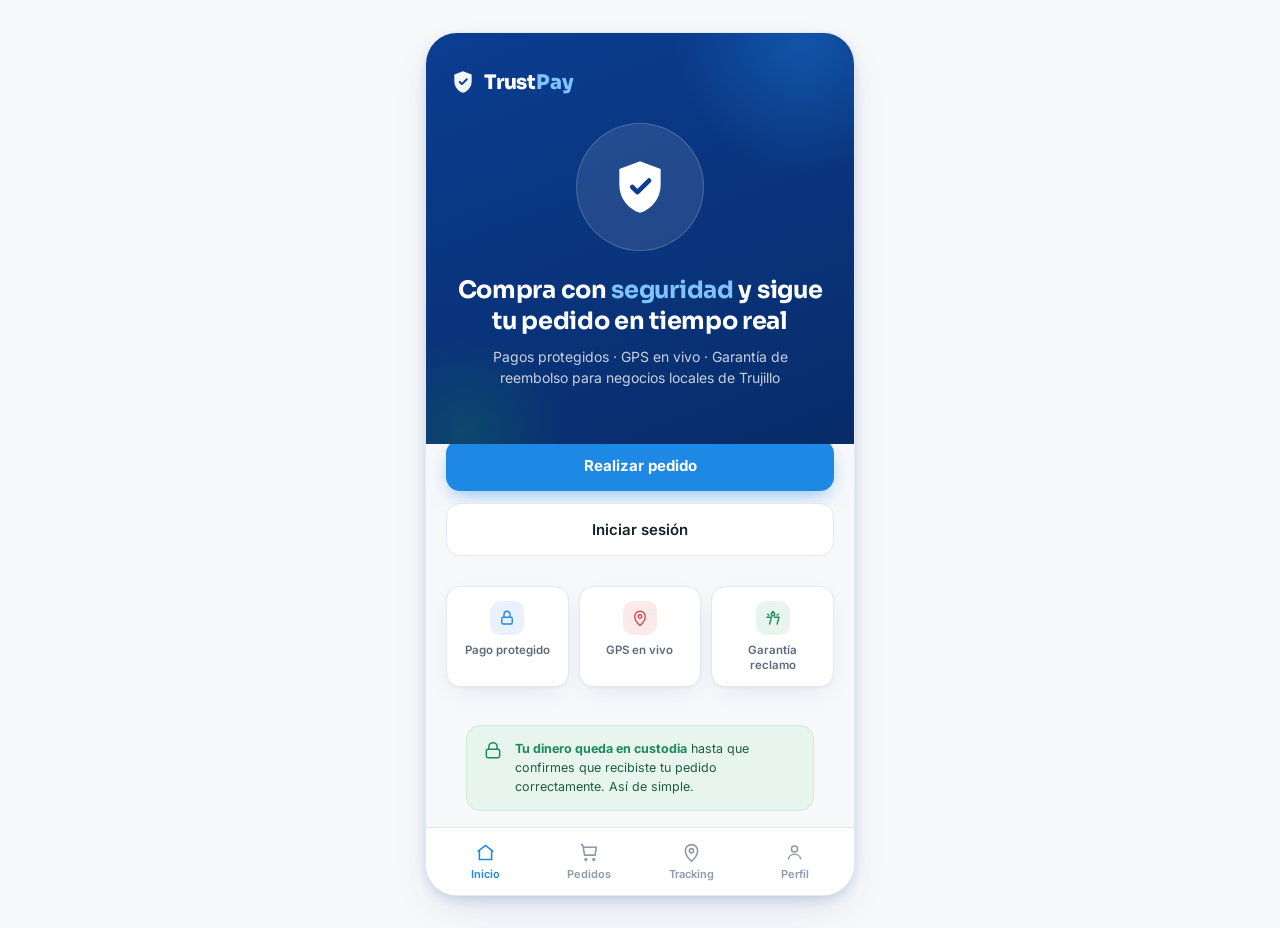
==== index.html @ c999f5c7 "Construimos la pantalla de inicio" ====
<!DOCTYPE html>
<html lang="es">
<head>
<meta charset="UTF-8">
<meta name="viewport" content="width=device-width, initial-scale=1.0">
<title>TrustPay — Compra protegida en Trujillo</title>

<!-- Tipografías -->
<link rel="preconnect" href="https://fonts.googleapis.com">
<link href="https://fonts.googleapis.com/css2?family=Sora:wght@400;600;700;800&family=Inter:wght@400;500;600;700&display=swap" rel="stylesheet">

<!-- CSS: variables primero, base después, y al final el específico de esta pantalla -->
<link rel="stylesheet" href="css/variables.css">
<link rel="stylesheet" href="css/base.css">
<link rel="stylesheet" href="css/inicio.css">
</head>
<body>

<div id="app">

  <section class="screen activa" id="screen-inicio">

    <div class="hero-inicio">
      <div class="marca">
        <svg class="marca-icono" viewBox="0 0 24 24" fill="none" xmlns="http://www.w3.org/2000/svg">
          <path d="M12 2L4 5V11C4 16.5 7.5 20.5 12 22C16.5 20.5 20 16.5 20 11V5L12 2Z" fill="white" fill-opacity="0.95"/>
          <path d="M9 12L11 14L15.5 9.5" stroke="#0B3D91" stroke-width="1.8" stroke-linecap="round" stroke-linejoin="round"/>
        </svg>
        <span class="marca-nombre">Trust<span>Pay</span></span>
      </div>

      <div class="escudo-wrap">
        <div class="escudo-glow">
          <svg viewBox="0 0 24 24" fill="none" xmlns="http://www.w3.org/2000/svg">
            <path d="M12 2L4 5V11C4 16.5 7.5 20.5 12 22C16.5 20.5 20 16.5 20 11V5L12 2Z" fill="white"/>
            <path d="M9 12L11 14L15.5 9.5" stroke="#0B3D91" stroke-width="1.8" stroke-linecap="round" stroke-linejoin="round"/>
          </svg>
        </div>
      </div>

      <h2 class="hero-titulo">Compra con <em>seguridad</em> y sigue tu pedido en tiempo real</h2>
      <p class="hero-sub">Pagos protegidos · GPS en vivo · Garantía de reembolso para negocios locales de Trujillo</p>
    </div>

    <div class="cuerpo-inicio">
      <button class="btn-primario" id="btn-realizar-pedido">Realizar pedido</button>
      <button class="btn-secundario" id="btn-iniciar-sesion">Iniciar sesión</button>

      <div class="garantias">
        <div class="garantia-item">
          <div class="garantia-icono azul">
            <svg viewBox="0 0 24 24" fill="none" xmlns="http://www.w3.org/2000/svg"><rect x="5" y="11" width="14" height="9" rx="2" stroke="#1E88E5" stroke-width="1.8"/><path d="M8 11V7a4 4 0 118 0v4" stroke="#1E88E5" stroke-width="1.8" stroke-linecap="round"/></svg>
          </div>
          <span class="garantia-label">Pago protegido</span>
        </div>
        <div class="garantia-item">
          <div class="garantia-icono rojo">
            <svg viewBox="0 0 24 24" fill="none" xmlns="http://www.w3.org/2000/svg"><path d="M12 22s7-6.1 7-12a7 7 0 10-14 0c0 5.9 7 12 7 12z" stroke="#D64545" stroke-width="1.8"/><circle cx="12" cy="10" r="2.4" stroke="#D64545" stroke-width="1.8"/></svg>
          </div>
          <span class="garantia-label">GPS en vivo</span>
        </div>
        <div class="garantia-item">
          <div class="garantia-icono verde">
            <svg viewBox="0 0 24 24" fill="none" xmlns="http://www.w3.org/2000/svg"><path d="M12 3v2M5 7l1.5 1.2M19 7l-1.5 1.2" stroke="#1B8A5A" stroke-width="1.8" stroke-linecap="round"/><path d="M4 11h6l-2.5 9M14 11h6l-2.5 9" stroke="#1B8A5A" stroke-width="1.8" stroke-linecap="round" stroke-linejoin="round"/><circle cx="12" cy="7" r="2.3" stroke="#1B8A5A" stroke-width="1.8"/></svg>
          </div>
          <span class="garantia-label">Garantía<br>reclamo</span>
        </div>
      </div>

      <div class="franja-confianza">
        <svg viewBox="0 0 24 24" fill="none" xmlns="http://www.w3.org/2000/svg"><rect x="4" y="10" width="16" height="10" rx="2" stroke="currentColor" stroke-width="1.8"/><path d="M7 10V7a5 5 0 0110 0v3" stroke="currentColor" stroke-width="1.8" stroke-linecap="round"/></svg>
        <p><strong>Tu dinero queda en custodia</strong> hasta que confirmes que recibiste tu pedido correctamente. Así de simple.</p>
      </div>
    </div>

    <nav class="bottom-nav">
      <button class="nav-item activo" data-nav="inicio">
        <svg viewBox="0 0 24 24" fill="none" stroke="currentColor" stroke-width="1.8"><path d="M3 11l9-7 9 7"/><path d="M5 10v10h14V10"/></svg>
        <span>Inicio</span>
      </button>
      <button class="nav-item" data-nav="pedidos">
        <svg viewBox="0 0 24 24" fill="none" stroke="currentColor" stroke-width="1.8"><path d="M6 6h15l-1.5 9h-12z"/><circle cx="9" cy="20" r="1"/><circle cx="18" cy="20" r="1"/><path d="M3 3h2l1 3"/></svg>
        <span>Pedidos</span>
      </button>
      <button class="nav-item" data-nav="tracking">
        <svg viewBox="0 0 24 24" fill="none" stroke="currentColor" stroke-width="1.8"><path d="M12 22s7-6.1 7-12a7 7 0 10-14 0c0 5.9 7 12 7 12z"/><circle cx="12" cy="10" r="2.4"/></svg>
        <span>Tracking</span>
      </button>
      <button class="nav-item" data-nav="perfil">
        <svg viewBox="0 0 24 24" fill="none" stroke="currentColor" stroke-width="1.8"><circle cx="12" cy="8" r="3.5"/><path d="M5 20c0-3.5 3-6 7-6s7 2.5 7 6"/></svg>
        <span>Perfil</span>
      </button>
    </nav>

  </section>

</div>

<!-- JS: storage y router son compartidos por todas las pantallas; inicio.js es exclusivo de esta -->
<script src="js/storage.js"></script>
<script src="js/router.js"></script>
<script src="js/inicio.js"></script>
</body>
</html>
---- css/variables.css ----
/* ============================================================
   VARIABLES.CSS
   Design tokens de TrustPay: colores, radios, sombras.
   Este archivo NO contiene estilos de elementos, solo variables.
   Se importa en TODAS las pantallas, siempre primero.
   ============================================================ */

:root{
  /* --- Colores de marca --- */
  --azul-confianza:#0B3D91;
  --azul-confianza-dark:#082c69;
  --celeste-accion:#1E88E5;
  --verde-custodia:#1B8A5A;
  --verde-custodia-bg:#E7F5EE;
  --ambar-alerta:#F5A623;
  --ambar-alerta-bg:#FFF6E6;
  --rojo-alerta:#D64545;
  --rojo-alerta-bg:#FCEAEA;

  /* --- Neutros --- */
  --fondo:#F7F8FA;
  --superficie:#FFFFFF;
  --linea:#E4E8EF;
  --texto-principal:#15202B;
  --texto-secundario:#5B6B7C;
  --texto-terciario:#8E9AAB;

  /* --- Radios --- */
  --radio-card:18px;
  --radio-btn:14px;

  /* --- Sombras --- */
  --sombra-card:0 1px 2px rgba(11,61,145,0.04), 0 8px 24px -8px rgba(11,61,145,0.12);
  --sombra-elevada:0 4px 12px -2px rgba(11,61,145,0.18), 0 16px 40px -12px rgba(11,61,145,0.16);

  /* --- Tipografía --- */
  --fuente-display:'Sora', sans-serif;
  --fuente-texto:'Inter', sans-serif;
}
---- css/base.css ----
/* ============================================================
   BASE.CSS
   Reset + estructura general de la app + componentes
   compartidos por TODAS las pantallas (topbar, bottom-nav).
   Requiere que variables.css ya esté cargado antes que este.
   ============================================================ */

*{ box-sizing:border-box; margin:0; padding:0; }

html, body{
  font-family:var(--fuente-texto);
  background:var(--fondo);
  color:var(--texto-principal);
  -webkit-font-smoothing:antialiased;
}

body{
  min-height:100vh;
  display:flex;
  justify-content:center;
  align-items:flex-start;
}

*:focus-visible{
  outline:2px solid var(--celeste-accion);
  outline-offset:2px;
}

button{ font-family:inherit; cursor:pointer; border:none; background:none; }
input{ font-family:inherit; }
a{ text-decoration:none; color:inherit; }

/* ===== Contenedor general tipo "teléfono" ===== */
#app{
  width:100%;
  max-width:430px;
  min-height:100vh;
  background:var(--fondo);
  position:relative;
  display:flex;
  flex-direction:column;
  box-shadow:0 0 60px rgba(11,61,145,0.06);
}

@media (min-width:700px){
  body{ padding:32px 16px; align-items:center; }
  #app{
    min-height:844px;
    max-height:900px;
    border-radius:32px;
    overflow:hidden;
    border:1px solid var(--linea);
    box-shadow:var(--sombra-elevada);
  }
}

/* ===== Pantalla individual (cada .html de /pages es UNA pantalla) ===== */
.screen{
  flex:1;
  display:flex;
  flex-direction:column;
  min-height:0;
  overflow-y:auto;
  padding-bottom:84px; /* deja espacio para el bottom-nav fijo */
}
.screen::-webkit-scrollbar{ width:0; }

/* ===== Topbar genérica (usada en pantallas que NO son el inicio) ===== */
.topbar{
  display:flex;
  align-items:center;
  gap:12px;
  padding:18px 20px;
  background:var(--superficie);
  border-bottom:1px solid var(--linea);
  position:sticky;
  top:0;
  z-index:5;
}
.topbar h1{
  font-family:var(--fuente-display);
  font-size:16px;
  font-weight:700;
  letter-spacing:0.2px;
  color:var(--texto-principal);
}
.btn-back{
  width:34px; height:34px;
  border-radius:10px;
  display:flex; align-items:center; justify-content:center;
  background:var(--fondo);
  color:var(--texto-principal);
  flex-shrink:0;
}
.btn-back:active{ background:var(--linea); }
.btn-back svg{ width:18px; height:18px; }

/* ===== Botones genéricos reutilizables ===== */
.btn-primario{
  background:var(--celeste-accion);
  color:#fff;
  font-weight:700;
  font-size:15px;
  padding:16px;
  border-radius:var(--radio-btn);
  text-align:center;
  box-shadow:0 8px 20px -6px rgba(30,136,229,0.55);
  transition:transform .15s ease, box-shadow .15s ease;
  width:100%;
}
.btn-primario:active{ transform:scale(0.98); box-shadow:0 4px 10px -4px rgba(30,136,229,0.5); }

.btn-secundario{
  background:var(--superficie);
  color:var(--texto-principal);
  font-weight:600;
  font-size:15px;
  padding:16px;
  border-radius:var(--radio-btn);
  text-align:center;
  border:1px solid var(--linea);
  width:100%;
  transition:transform .15s ease;
}
.btn-secundario:active{ transform:scale(0.98); background:var(--fondo); }

/* ===== Bottom Nav (compartida por todas las pantallas) ===== */
.bottom-nav{
  position:absolute;
  bottom:0; left:0; right:0;
  background:var(--superficie);
  border-top:1px solid var(--linea);
  display:flex;
  padding:8px 8px calc(8px + env(safe-area-inset-bottom));
  z-index:10;
}
.nav-item{
  flex:1;
  display:flex;
  flex-direction:column;
  align-items:center;
  gap:4px;
  padding:6px 0;
  color:var(--texto-terciario);
  border-radius:10px;
  transition:color .15s ease;
}
.nav-item svg{ width:21px; height:21px; }
.nav-item span{ font-size:11px; font-weight:600; }
.nav-item.activo{ color:var(--celeste-accion); }
.nav-item:active{ background:var(--fondo); }
---- css/inicio.css ----
/* ============================================================
   INICIO.CSS
   Estilos exclusivos de la Pantalla 1: Inicio.
   Solo se carga en index.html.
   ============================================================ */

.hero-inicio{
  position:relative;
  background:linear-gradient(160deg, var(--azul-confianza) 0%, var(--azul-confianza-dark) 100%);
  padding:36px 24px 56px;
  color:#fff;
  overflow:hidden;
}
.hero-inicio::before{
  content:'';
  position:absolute;
  width:260px; height:260px;
  border-radius:50%;
  background:radial-gradient(circle, rgba(30,136,229,0.35), transparent 70%);
  top:-120px; right:-80px;
}
.hero-inicio::after{
  content:'';
  position:absolute;
  width:200px; height:200px;
  border-radius:50%;
  background:radial-gradient(circle, rgba(27,138,90,0.25), transparent 70%);
  bottom:-90px; left:-60px;
}

.marca{
  display:flex;
  align-items:center;
  gap:8px;
  position:relative;
  z-index:1;
}
.marca-icono{ width:26px; height:26px; flex-shrink:0; }
.marca-nombre{
  font-family:var(--fuente-display);
  font-weight:800;
  font-size:20px;
  letter-spacing:-0.2px;
}
.marca-nombre span{ color:#7FC4FF; }

.escudo-wrap{
  position:relative;
  z-index:1;
  display:flex;
  justify-content:center;
  margin:28px 0 24px;
}
.escudo-glow{
  width:128px; height:128px;
  border-radius:50%;
  background:rgba(255,255,255,0.1);
  display:flex; align-items:center; justify-content:center;
  border:1px solid rgba(255,255,255,0.18);
}
.escudo-glow svg{ width:62px; height:62px; }

.hero-titulo{
  position:relative; z-index:1;
  font-family:var(--fuente-display);
  font-weight:700;
  font-size:24px;
  line-height:1.28;
  text-align:center;
  letter-spacing:-0.3px;
}
.hero-titulo em{ font-style:normal; color:#7FC4FF; }

.hero-sub{
  position:relative; z-index:1;
  text-align:center;
  font-size:14px;
  line-height:1.5;
  color:rgba(255,255,255,0.78);
  margin-top:10px;
  padding:0 12px;
}

.cuerpo-inicio{
  padding:24px 20px 0;
  display:flex;
  flex-direction:column;
  gap:12px;
  margin-top:-28px;
}

.garantias{
  display:grid;
  grid-template-columns:1fr 1fr 1fr;
  gap:10px;
  margin-top:18px;
}
.garantia-item{
  background:var(--superficie);
  border:1px solid var(--linea);
  border-radius:14px;
  padding:14px 8px;
  display:flex;
  flex-direction:column;
  align-items:center;
  gap:8px;
  text-align:center;
  box-shadow:var(--sombra-card);
}
.garantia-icono{
  width:34px; height:34px;
  border-radius:10px;
  display:flex; align-items:center; justify-content:center;
}
.garantia-icono.azul{ background:#E8F1FC; }
.garantia-icono.rojo{ background:var(--rojo-alerta-bg); }
.garantia-icono.verde{ background:var(--verde-custodia-bg); }
.garantia-icono svg{ width:18px; height:18px; }
.garantia-label{
  font-size:11.5px;
  font-weight:600;
  color:var(--texto-secundario);
  line-height:1.25;
}

.franja-confianza{
  margin:26px 20px 0;
  background:var(--verde-custodia-bg);
  border:1px solid #cfe8db;
  border-radius:14px;
  padding:14px 16px;
  display:flex;
  gap:12px;
  align-items:flex-start;
}
.franja-confianza svg{ width:20px; height:20px; flex-shrink:0; margin-top:1px; color:var(--verde-custodia); }
.franja-confianza p{ font-size:12.5px; line-height:1.5; color:#1f5c3f; }
.franja-confianza strong{ color:var(--verde-custodia); }
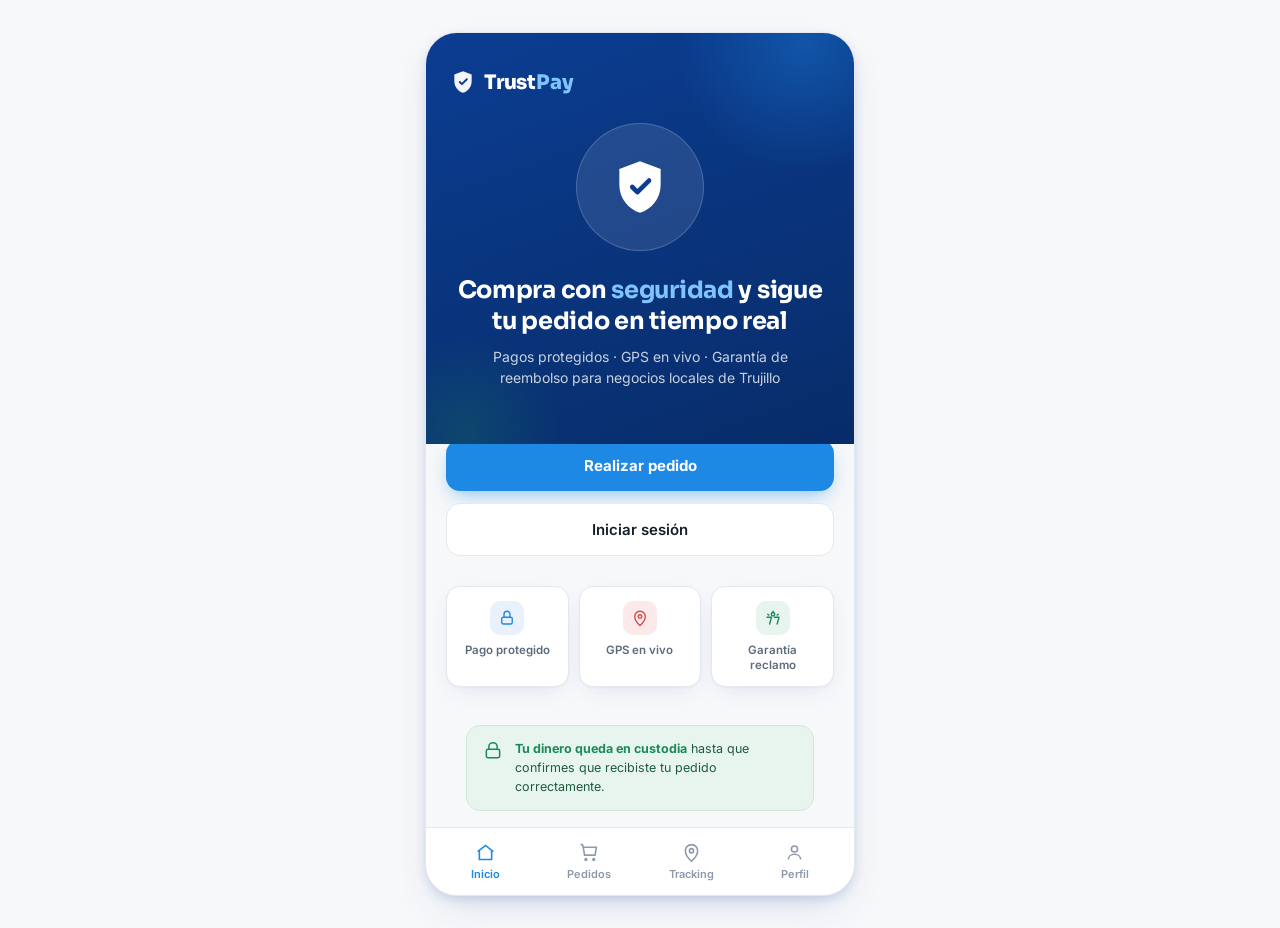
==== commit 9ed3402d: "Haciendo correcciones necesarias" ====
--- a/index.html
+++ b/index.html
@@ -69,7 +69,7 @@
 
       <div class="franja-confianza">
         <svg viewBox="0 0 24 24" fill="none" xmlns="http://www.w3.org/2000/svg"><rect x="4" y="10" width="16" height="10" rx="2" stroke="currentColor" stroke-width="1.8"/><path d="M7 10V7a5 5 0 0110 0v3" stroke="currentColor" stroke-width="1.8" stroke-linecap="round"/></svg>
-        <p><strong>Tu dinero queda en custodia</strong> hasta que confirmes que recibiste tu pedido correctamente. Así de simple.</p>
+        <p><strong>Tu dinero queda en custodia</strong> hasta que confirmes que recibiste tu pedido correctamente.</p>
       </div>
     </div>
 
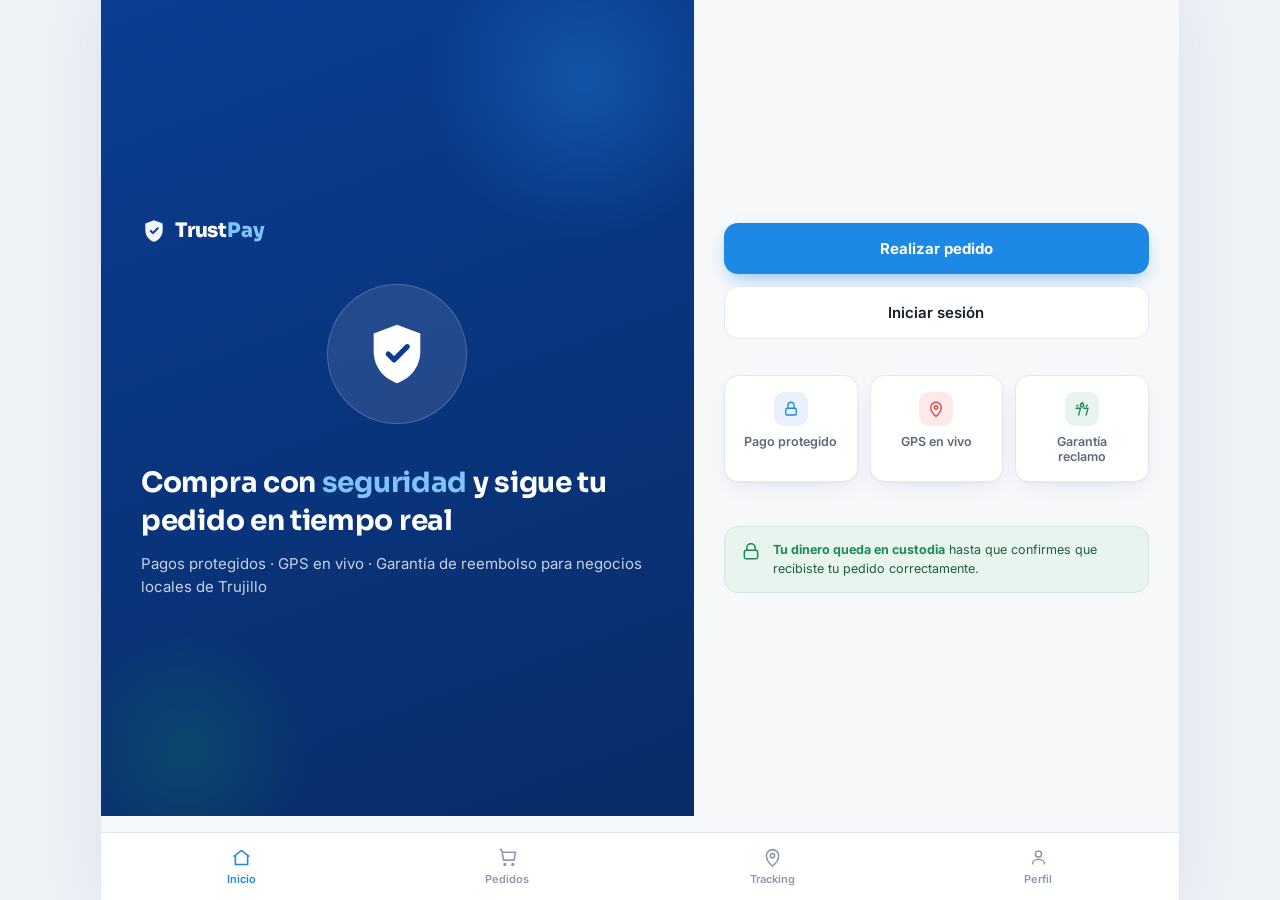
==== commit 8c1f72b0: "Avances y mejoras en la aplicacion" ====
--- a/index.html
+++ b/index.html
@@ -92,6 +92,27 @@
       </button>
     </nav>
 
+    <!-- Modal Iniciar Sesión Overlay -->
+    <div id="login-modal" class="modal-overlay">
+      <div class="modal-content">
+        <button class="modal-close" id="btn-close-login" aria-label="Cerrar">&times;</button>
+        <h3>Iniciar Sesión</h3>
+        <p class="modal-sub">Usa una cuenta simulada para explorar el prototipo.</p>
+        
+        <form id="form-login" onsubmit="return false;">
+          <div class="form-field">
+            <label for="login-email">Correo electrónico</label>
+            <input type="email" id="login-email" placeholder="usuario@correo.com" required value="demo@trustpay.pe">
+          </div>
+          <div class="form-field">
+            <label for="login-password">Contraseña</label>
+            <input type="password" id="login-password" placeholder="••••••••" required value="123456">
+          </div>
+          <button type="submit" class="btn-primario" id="btn-submit-login">Ingresar</button>
+        </form>
+      </div>
+    </div>
+
   </section>
 
 </div>
--- a/css/base.css
+++ b/css/base.css
@@ -30,27 +30,26 @@
 input{ font-family:inherit; }
 a{ text-decoration:none; color:inherit; }
 
-/* ===== Contenedor general tipo "teléfono" ===== */
+/* ===== Contenedor general flexible (responsive) ===== */
 #app{
   width:100%;
-  max-width:430px;
   min-height:100vh;
   background:var(--fondo);
   position:relative;
   display:flex;
   flex-direction:column;
-  box-shadow:0 0 60px rgba(11,61,145,0.06);
 }
 
-@media (min-width:700px){
-  body{ padding:32px 16px; align-items:center; }
+@media (min-width:768px){
+  body{
+    background:#eef1f6; /* un tono gris azulado suave para el fondo del navegador */
+  }
   #app{
-    min-height:844px;
-    max-height:900px;
-    border-radius:32px;
-    overflow:hidden;
-    border:1px solid var(--linea);
-    box-shadow:var(--sombra-elevada);
+    max-width:1080px;
+    margin:0 auto;
+    box-shadow:0 0 60px rgba(11,61,145,0.08);
+    border-left:1.5px solid var(--linea);
+    border-right:1.5px solid var(--linea);
   }
 }
 
--- a/css/inicio.css
+++ b/css/inicio.css
@@ -1,138 +1,302 @@
-/* ============================================================
-   INICIO.CSS
-   Estilos exclusivos de la Pantalla 1: Inicio.
-   Solo se carga en index.html.
-   ============================================================ */
-
-.hero-inicio{
-  position:relative;
-  background:linear-gradient(160deg, var(--azul-confianza) 0%, var(--azul-confianza-dark) 100%);
-  padding:36px 24px 56px;
-  color:#fff;
-  overflow:hidden;
-}
-.hero-inicio::before{
-  content:'';
-  position:absolute;
-  width:260px; height:260px;
-  border-radius:50%;
-  background:radial-gradient(circle, rgba(30,136,229,0.35), transparent 70%);
-  top:-120px; right:-80px;
-}
-.hero-inicio::after{
-  content:'';
-  position:absolute;
-  width:200px; height:200px;
-  border-radius:50%;
-  background:radial-gradient(circle, rgba(27,138,90,0.25), transparent 70%);
-  bottom:-90px; left:-60px;
-}
-
-.marca{
-  display:flex;
-  align-items:center;
-  gap:8px;
-  position:relative;
-  z-index:1;
-}
-.marca-icono{ width:26px; height:26px; flex-shrink:0; }
-.marca-nombre{
-  font-family:var(--fuente-display);
-  font-weight:800;
-  font-size:20px;
-  letter-spacing:-0.2px;
-}
-.marca-nombre span{ color:#7FC4FF; }
-
-.escudo-wrap{
-  position:relative;
-  z-index:1;
-  display:flex;
-  justify-content:center;
-  margin:28px 0 24px;
-}
-.escudo-glow{
-  width:128px; height:128px;
-  border-radius:50%;
-  background:rgba(255,255,255,0.1);
-  display:flex; align-items:center; justify-content:center;
-  border:1px solid rgba(255,255,255,0.18);
-}
-.escudo-glow svg{ width:62px; height:62px; }
-
-.hero-titulo{
-  position:relative; z-index:1;
-  font-family:var(--fuente-display);
-  font-weight:700;
-  font-size:24px;
-  line-height:1.28;
-  text-align:center;
-  letter-spacing:-0.3px;
-}
-.hero-titulo em{ font-style:normal; color:#7FC4FF; }
-
-.hero-sub{
-  position:relative; z-index:1;
-  text-align:center;
-  font-size:14px;
-  line-height:1.5;
-  color:rgba(255,255,255,0.78);
-  margin-top:10px;
-  padding:0 12px;
-}
-
-.cuerpo-inicio{
-  padding:24px 20px 0;
-  display:flex;
-  flex-direction:column;
-  gap:12px;
-  margin-top:-28px;
-}
-
-.garantias{
-  display:grid;
-  grid-template-columns:1fr 1fr 1fr;
-  gap:10px;
-  margin-top:18px;
-}
-.garantia-item{
-  background:var(--superficie);
-  border:1px solid var(--linea);
-  border-radius:14px;
-  padding:14px 8px;
-  display:flex;
-  flex-direction:column;
-  align-items:center;
-  gap:8px;
-  text-align:center;
-  box-shadow:var(--sombra-card);
-}
-.garantia-icono{
-  width:34px; height:34px;
-  border-radius:10px;
-  display:flex; align-items:center; justify-content:center;
-}
-.garantia-icono.azul{ background:#E8F1FC; }
-.garantia-icono.rojo{ background:var(--rojo-alerta-bg); }
-.garantia-icono.verde{ background:var(--verde-custodia-bg); }
-.garantia-icono svg{ width:18px; height:18px; }
-.garantia-label{
-  font-size:11.5px;
-  font-weight:600;
-  color:var(--texto-secundario);
-  line-height:1.25;
-}
-
-.franja-confianza{
-  margin:26px 20px 0;
-  background:var(--verde-custodia-bg);
-  border:1px solid #cfe8db;
-  border-radius:14px;
-  padding:14px 16px;
-  display:flex;
-  gap:12px;
-  align-items:flex-start;
-}
-.franja-confianza svg{ width:20px; height:20px; flex-shrink:0; margin-top:1px; color:var(--verde-custodia); }
-.franja-confianza p{ font-size:12.5px; line-height:1.5; color:#1f5c3f; }
-.franja-confianza strong{ color:var(--verde-custodia); }+/* ============================================================
+   INICIO.CSS
+   Estilos exclusivos de la Pantalla 1: Inicio.
+   Solo se carga en index.html.
+   ============================================================ */
+
+.hero-inicio{
+  position:relative;
+  background:linear-gradient(160deg, var(--azul-confianza) 0%, var(--azul-confianza-dark) 100%);
+  padding:36px 24px 56px;
+  color:#fff;
+  overflow:hidden;
+}
+.hero-inicio::before{
+  content:'';
+  position:absolute;
+  width:260px; height:260px;
+  border-radius:50%;
+  background:radial-gradient(circle, rgba(30,136,229,0.35), transparent 70%);
+  top:-120px; right:-80px;
+}
+.hero-inicio::after{
+  content:'';
+  position:absolute;
+  width:200px; height:200px;
+  border-radius:50%;
+  background:radial-gradient(circle, rgba(27,138,90,0.25), transparent 70%);
+  bottom:-90px; left:-60px;
+}
+
+.marca{
+  display:flex;
+  align-items:center;
+  gap:8px;
+  position:relative;
+  z-index:1;
+}
+.marca-icono{ width:26px; height:26px; flex-shrink:0; }
+.marca-nombre{
+  font-family:var(--fuente-display);
+  font-weight:800;
+  font-size:20px;
+  letter-spacing:-0.2px;
+}
+.marca-nombre span{ color:#7FC4FF; }
+
+.escudo-wrap{
+  position:relative;
+  z-index:1;
+  display:flex;
+  justify-content:center;
+  margin:28px 0 24px;
+}
+.escudo-glow{
+  width:128px; height:128px;
+  border-radius:50%;
+  background:rgba(255,255,255,0.1);
+  display:flex; align-items:center; justify-content:center;
+  border:1px solid rgba(255,255,255,0.18);
+}
+.escudo-glow svg{ width:62px; height:62px; }
+
+.hero-titulo{
+  position:relative; z-index:1;
+  font-family:var(--fuente-display);
+  font-weight:700;
+  font-size:24px;
+  line-height:1.28;
+  text-align:center;
+  letter-spacing:-0.3px;
+}
+.hero-titulo em{ font-style:normal; color:#7FC4FF; }
+
+.hero-sub{
+  position:relative; z-index:1;
+  text-align:center;
+  font-size:14px;
+  line-height:1.5;
+  color:rgba(255,255,255,0.78);
+  margin-top:10px;
+  padding:0 12px;
+}
+
+.cuerpo-inicio{
+  padding:24px 20px 0;
+  display:flex;
+  flex-direction:column;
+  gap:12px;
+  margin-top:-28px;
+}
+
+.garantias{
+  display:grid;
+  grid-template-columns:1fr 1fr 1fr;
+  gap:10px;
+  margin-top:18px;
+}
+.garantia-item{
+  background:var(--superficie);
+  border:1px solid var(--linea);
+  border-radius:14px;
+  padding:14px 8px;
+  display:flex;
+  flex-direction:column;
+  align-items:center;
+  gap:8px;
+  text-align:center;
+  box-shadow:var(--sombra-card);
+}
+.garantia-icono{
+  width:34px; height:34px;
+  border-radius:10px;
+  display:flex; align-items:center; justify-content:center;
+}
+.garantia-icono.azul{ background:#E8F1FC; }
+.garantia-icono.rojo{ background:var(--rojo-alerta-bg); }
+.garantia-icono.verde{ background:var(--verde-custodia-bg); }
+.garantia-icono svg{ width:18px; height:18px; }
+.garantia-label{
+  font-size:11.5px;
+  font-weight:600;
+  color:var(--texto-secundario);
+  line-height:1.25;
+}
+
+.franja-confianza{
+  margin:26px 20px 0;
+  background:var(--verde-custodia-bg);
+  border:1px solid #cfe8db;
+  border-radius:14px;
+  padding:14px 16px;
+  display:flex;
+  gap:12px;
+  align-items:flex-start;
+}
+.franja-confianza svg{ width:20px; height:20px; flex-shrink:0; margin-top:1px; color:var(--verde-custodia); }
+.franja-confianza p{ font-size:12.5px; line-height:1.5; color:#1f5c3f; }
+.franja-confianza strong{ color:var(--verde-custodia); }
+
+/* --- Modal Iniciar Sesión Overlay --- */
+.modal-overlay {
+  position: absolute;
+  top: 0; left: 0; right: 0; bottom: 0;
+  background: rgba(11, 61, 145, 0.4); /* color azul-confianza traslúcido */
+  backdrop-filter: blur(4px);
+  z-index: 100;
+  display: flex;
+  align-items: center;
+  justify-content: center;
+  opacity: 0;
+  pointer-events: none;
+  transition: opacity 0.25s ease;
+}
+.modal-overlay.show {
+  opacity: 1;
+  pointer-events: auto;
+}
+.modal-content {
+  background: var(--superficie);
+  width: 90%;
+  max-width: 350px;
+  border-radius: var(--radio-card);
+  padding: 24px;
+  box-shadow: var(--sombra-elevada);
+  border: 1px solid var(--linea);
+  position: relative;
+  transform: translateY(20px);
+  transition: transform 0.25s ease;
+}
+.modal-overlay.show .modal-content {
+  transform: translateY(0);
+}
+.modal-close {
+  position: absolute;
+  top: 16px; right: 16px;
+  font-size: 24px;
+  color: var(--texto-terciario);
+  cursor: pointer;
+  line-height: 1;
+}
+.modal-close:hover {
+  color: var(--texto-principal);
+}
+.modal-content h3 {
+  font-family: var(--fuente-display);
+  font-size: 18px;
+  font-weight: 700;
+  color: var(--texto-principal);
+  margin-bottom: 6px;
+}
+.modal-sub {
+  font-size: 12px;
+  color: var(--texto-secundario);
+  line-height: 1.4;
+  margin-bottom: 20px;
+}
+.form-field {
+  display: flex;
+  flex-direction: column;
+  gap: 6px;
+  margin-bottom: 16px;
+}
+.form-field label {
+  font-size: 11px;
+  font-weight: 700;
+  color: var(--texto-secundario);
+  text-transform: uppercase;
+  letter-spacing: 0.5px;
+}
+.form-field input {
+  padding: 12px 14px;
+  border: 1px solid var(--linea);
+  border-radius: var(--radio-btn);
+  font-size: 13.5px;
+  color: var(--texto-principal);
+  background: var(--fondo);
+  outline: none;
+  transition: border-color 0.15s;
+}
+.form-field input:focus {
+  border-color: var(--celeste-accion);
+}
+#form-login button[type="submit"] {
+  margin-top: 8px;
+}
+
+/* ============================================================
+   RESPONSIVE DESIGN (TABLET & DESKTOP)
+   ============================================================ */
+@media (min-width: 768px) {
+  #screen-inicio {
+    display: grid;
+    grid-template-columns: 1.1fr 0.9fr;
+    align-content: stretch;
+    height: 100vh;
+    padding-bottom: 84px;
+    overflow-y: hidden;
+  }
+
+  .hero-inicio {
+    display: flex;
+    flex-direction: column;
+    justify-content: center;
+    height: 100%;
+    padding: 40px;
+    border-radius: 0;
+  }
+  .hero-inicio::before {
+    width: 320px; height: 320px;
+    top: -80px; right: -50px;
+  }
+  .hero-inicio::after {
+    width: 250px; height: 250px;
+    bottom: -60px; left: -40px;
+  }
+
+  .escudo-wrap {
+    margin: 40px 0;
+  }
+  .escudo-glow {
+    width: 140px; height: 140px;
+  }
+  .escudo-glow svg {
+    width: 70px; height: 70px;
+  }
+  .hero-titulo {
+    font-size: 28px;
+    line-height: 1.35;
+    text-align: left;
+  }
+  .hero-sub {
+    text-align: left;
+    font-size: 15px;
+    padding: 0;
+    margin-top: 14px;
+  }
+
+  .cuerpo-inicio {
+    justify-content: center;
+    padding: 40px 30px;
+    margin-top: 0;
+    overflow-y: auto;
+  }
+  .cuerpo-inicio::-webkit-scrollbar {
+    width: 0;
+  }
+  
+  .garantias {
+    margin-top: 24px;
+    gap: 12px;
+  }
+  .garantia-item {
+    padding: 16px 10px;
+  }
+  .garantia-label {
+    font-size: 12.5px;
+  }
+  .franja-confianza {
+    margin: 32px 0 0;
+  }
+}
+
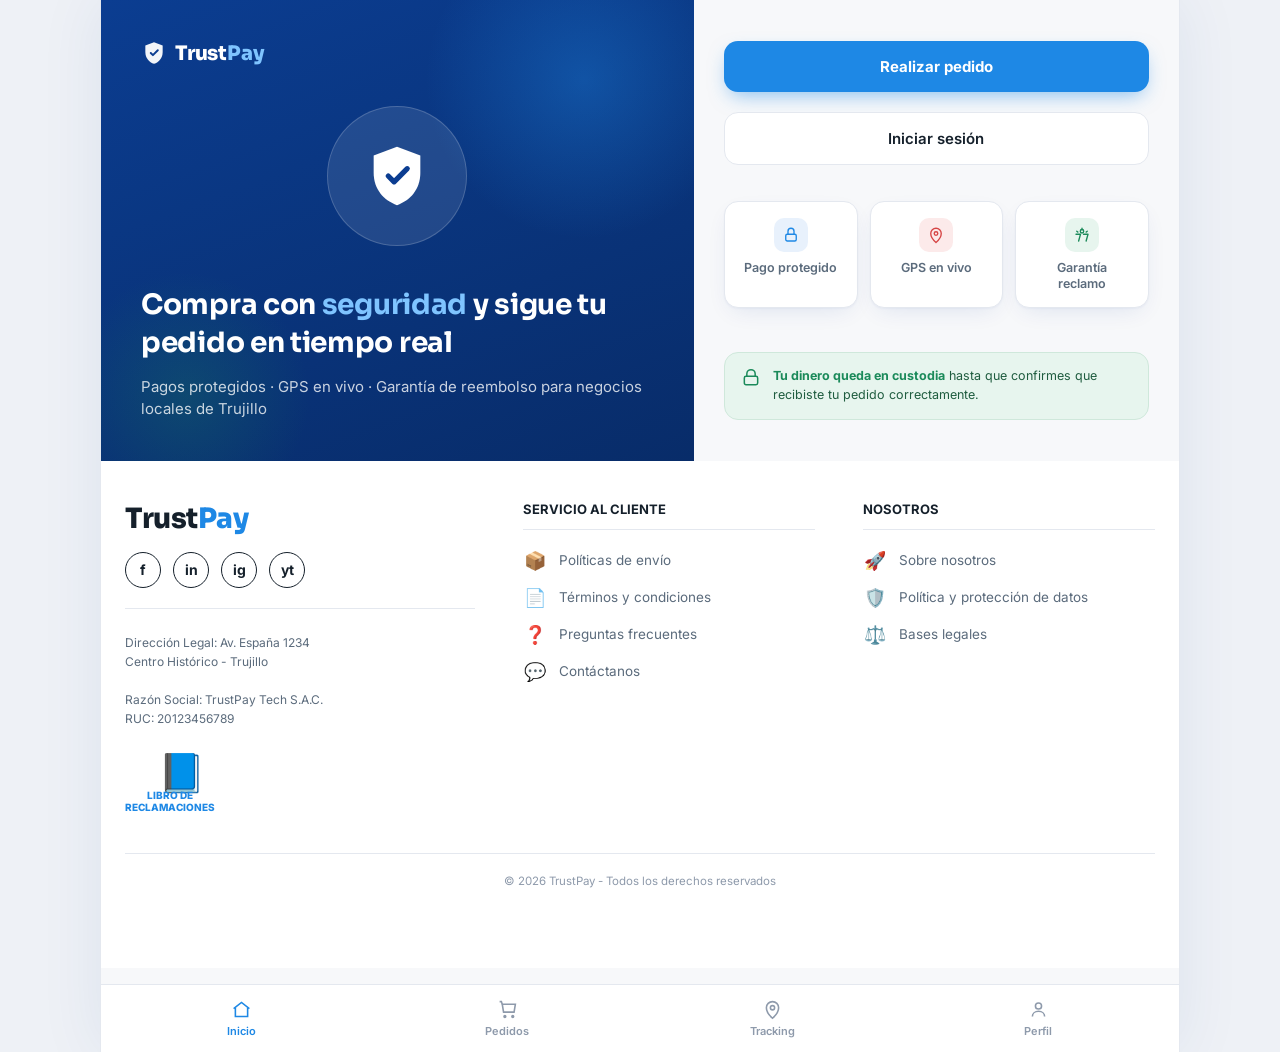
==== commit be301346: "feat: Mejoras visuales y actualizacion de producto" ====
--- a/index.html
+++ b/index.html
@@ -10,16 +10,16 @@
 <link href="https://fonts.googleapis.com/css2?family=Sora:wght@400;600;700;800&family=Inter:wght@400;500;600;700&display=swap" rel="stylesheet">
 
 <!-- CSS: variables primero, base después, y al final el específico de esta pantalla -->
-<link rel="stylesheet" href="css/variables.css">
-<link rel="stylesheet" href="css/base.css">
-<link rel="stylesheet" href="css/inicio.css">
+<link rel="stylesheet" href="css/variables.css?v=13">
+<link rel="stylesheet" href="css/base.css?v=13">
+<link rel="stylesheet" href="css/toast.css?v=13">
+<link rel="stylesheet" href="css/inicio.css?v=13">
 </head>
 <body>
 
 <div id="app">
-
   <section class="screen activa" id="screen-inicio">
-
+    <div class="inicio-split">
     <div class="hero-inicio">
       <div class="marca">
         <svg class="marca-icono" viewBox="0 0 24 24" fill="none" xmlns="http://www.w3.org/2000/svg">
@@ -43,7 +43,7 @@
     </div>
 
     <div class="cuerpo-inicio">
-      <button class="btn-primario" id="btn-realizar-pedido">Realizar pedido</button>
+      <button class="btn-primario btn-lg" id="btn-realizar-pedido" style="margin-bottom: 8px;">Realizar pedido</button>
       <button class="btn-secundario" id="btn-iniciar-sesion">Iniciar sesión</button>
 
       <div class="garantias">
@@ -72,6 +72,54 @@
         <p><strong>Tu dinero queda en custodia</strong> hasta que confirmes que recibiste tu pedido correctamente.</p>
       </div>
     </div>
+    </div> <!-- Cierre de inicio-split -->
+
+    <!-- Footer Corporativo -->
+    <footer class="app-footer">
+      <div class="footer-grid">
+        <div class="footer-col brand-col">
+          <div class="footer-logo">Trust<span>Pay</span></div>
+          <div class="social-icons">
+            <a href="#">f</a>
+            <a href="#">in</a>
+            <a href="#">ig</a>
+            <a href="#">yt</a>
+          </div>
+          <p class="footer-address">
+            Dirección Legal: Av. España 1234<br>
+            Centro Histórico - Trujillo<br><br>
+            Razón Social: TrustPay Tech S.A.C.<br>
+            RUC: 20123456789
+          </p>
+          <div class="libro-reclamaciones" onclick="TrustPayModals.show('modal-libro')">
+            <span class="icon">📘</span>
+            <span>LIBRO DE<br>RECLAMACIONES</span>
+          </div>
+        </div>
+
+        <div class="footer-col">
+          <h3>Servicio al Cliente</h3>
+          <ul>
+            <li><a href="#" onclick="TrustPayModals.show('modal-politicas-envio'); return false;"><span class="icon">📦</span> Políticas de envío</a></li>
+            <li><a href="#" onclick="TrustPayModals.show('modal-terminos'); return false;"><span class="icon">📄</span> Términos y condiciones</a></li>
+            <li><a href="#" onclick="TrustPayModals.show('modal-preguntas'); return false;"><span class="icon">❓</span> Preguntas frecuentes</a></li>
+            <li><a href="#" onclick="TrustPayModals.show('modal-contacto'); return false;"><span class="icon">💬</span> Contáctanos</a></li>
+          </ul>
+        </div>
+
+        <div class="footer-col">
+          <h3>Nosotros</h3>
+          <ul>
+            <li><a href="#" onclick="TrustPayModals.show('modal-sobre-nosotros'); return false;"><span class="icon">🚀</span> Sobre nosotros</a></li>
+            <li><a href="#" onclick="TrustPayModals.show('modal-datos'); return false;"><span class="icon">🛡️</span> Política y protección de datos</a></li>
+            <li><a href="#" onclick="TrustPayModals.show('modal-bases'); return false;"><span class="icon">⚖️</span> Bases legales</a></li>
+          </ul>
+        </div>
+      </div>
+      <div class="footer-bottom">
+        © 2026 TrustPay - Todos los derechos reservados
+      </div>
+    </footer>
 
     <nav class="bottom-nav">
       <button class="nav-item activo" data-nav="inicio">
@@ -112,14 +160,16 @@
         </form>
       </div>
     </div>
-
   </section>
 
 </div>
 
 <!-- JS: storage y router son compartidos por todas las pantallas; inicio.js es exclusivo de esta -->
-<script src="js/storage.js"></script>
-<script src="js/router.js"></script>
-<script src="js/inicio.js"></script>
+<script src="js/data.js?v=18"></script>
+<script src="js/storage.js?v=13"></script>
+<script src="js/toast.js?v=13"></script>
+<script src="js/modals.js?v=13"></script>
+<script src="js/router.js?v=13"></script>
+<script src="js/inicio.js?v=13"></script>
 </body>
 </html>
--- a/css/base.css
+++ b/css/base.css
@@ -1,150 +1,381 @@
-/* ============================================================
-   BASE.CSS
-   Reset + estructura general de la app + componentes
-   compartidos por TODAS las pantallas (topbar, bottom-nav).
-   Requiere que variables.css ya esté cargado antes que este.
-   ============================================================ */
-
-*{ box-sizing:border-box; margin:0; padding:0; }
-
-html, body{
-  font-family:var(--fuente-texto);
-  background:var(--fondo);
-  color:var(--texto-principal);
-  -webkit-font-smoothing:antialiased;
-}
-
-body{
-  min-height:100vh;
-  display:flex;
-  justify-content:center;
-  align-items:flex-start;
-}
-
-*:focus-visible{
-  outline:2px solid var(--celeste-accion);
-  outline-offset:2px;
-}
-
-button{ font-family:inherit; cursor:pointer; border:none; background:none; }
-input{ font-family:inherit; }
-a{ text-decoration:none; color:inherit; }
-
-/* ===== Contenedor general flexible (responsive) ===== */
-#app{
-  width:100%;
-  min-height:100vh;
-  background:var(--fondo);
-  position:relative;
-  display:flex;
-  flex-direction:column;
-}
-
-@media (min-width:768px){
-  body{
-    background:#eef1f6; /* un tono gris azulado suave para el fondo del navegador */
-  }
-  #app{
-    max-width:1080px;
-    margin:0 auto;
-    box-shadow:0 0 60px rgba(11,61,145,0.08);
-    border-left:1.5px solid var(--linea);
-    border-right:1.5px solid var(--linea);
-  }
-}
-
-/* ===== Pantalla individual (cada .html de /pages es UNA pantalla) ===== */
-.screen{
-  flex:1;
-  display:flex;
-  flex-direction:column;
-  min-height:0;
-  overflow-y:auto;
-  padding-bottom:84px; /* deja espacio para el bottom-nav fijo */
-}
-.screen::-webkit-scrollbar{ width:0; }
-
-/* ===== Topbar genérica (usada en pantallas que NO son el inicio) ===== */
-.topbar{
-  display:flex;
-  align-items:center;
-  gap:12px;
-  padding:18px 20px;
-  background:var(--superficie);
-  border-bottom:1px solid var(--linea);
-  position:sticky;
-  top:0;
-  z-index:5;
-}
-.topbar h1{
-  font-family:var(--fuente-display);
-  font-size:16px;
-  font-weight:700;
-  letter-spacing:0.2px;
-  color:var(--texto-principal);
-}
-.btn-back{
-  width:34px; height:34px;
-  border-radius:10px;
-  display:flex; align-items:center; justify-content:center;
-  background:var(--fondo);
-  color:var(--texto-principal);
-  flex-shrink:0;
-}
-.btn-back:active{ background:var(--linea); }
-.btn-back svg{ width:18px; height:18px; }
-
-/* ===== Botones genéricos reutilizables ===== */
-.btn-primario{
-  background:var(--celeste-accion);
-  color:#fff;
-  font-weight:700;
-  font-size:15px;
-  padding:16px;
-  border-radius:var(--radio-btn);
-  text-align:center;
-  box-shadow:0 8px 20px -6px rgba(30,136,229,0.55);
-  transition:transform .15s ease, box-shadow .15s ease;
-  width:100%;
-}
-.btn-primario:active{ transform:scale(0.98); box-shadow:0 4px 10px -4px rgba(30,136,229,0.5); }
-
-.btn-secundario{
-  background:var(--superficie);
-  color:var(--texto-principal);
-  font-weight:600;
-  font-size:15px;
-  padding:16px;
-  border-radius:var(--radio-btn);
-  text-align:center;
-  border:1px solid var(--linea);
-  width:100%;
-  transition:transform .15s ease;
-}
-.btn-secundario:active{ transform:scale(0.98); background:var(--fondo); }
-
-/* ===== Bottom Nav (compartida por todas las pantallas) ===== */
-.bottom-nav{
-  position:absolute;
-  bottom:0; left:0; right:0;
-  background:var(--superficie);
-  border-top:1px solid var(--linea);
-  display:flex;
-  padding:8px 8px calc(8px + env(safe-area-inset-bottom));
-  z-index:10;
-}
-.nav-item{
-  flex:1;
-  display:flex;
-  flex-direction:column;
-  align-items:center;
-  gap:4px;
-  padding:6px 0;
-  color:var(--texto-terciario);
-  border-radius:10px;
-  transition:color .15s ease;
-}
-.nav-item svg{ width:21px; height:21px; }
-.nav-item span{ font-size:11px; font-weight:600; }
-.nav-item.activo{ color:var(--celeste-accion); }
-.nav-item:active{ background:var(--fondo); }+/* ============================================================
+   BASE.CSS
+   Reset + estructura general de la app + componentes
+   compartidos por TODAS las pantallas (topbar, bottom-nav).
+   Requiere que variables.css ya esté cargado antes que este.
+   ============================================================ */
+
+*{ box-sizing:border-box; margin:0; padding:0; }
+
+html, body{
+  font-family:var(--fuente-texto);
+  background:var(--fondo);
+  color:var(--texto-principal);
+  -webkit-font-smoothing:antialiased;
+}
+
+body{
+  min-height:100vh;
+  display:flex;
+  justify-content:center;
+  align-items:flex-start;
+}
+
+*:focus-visible{
+  outline:2px solid var(--celeste-accion);
+  outline-offset:2px;
+}
+
+button{ font-family:inherit; cursor:pointer; border:none; background:none; }
+input{ font-family:inherit; }
+a{ text-decoration:none; color:inherit; }
+
+/* ===== Contenedor general flexible (responsive) ===== */
+#app{
+  width:100%;
+  min-height:100vh;
+  background:var(--fondo);
+  position:relative;
+  display:flex;
+  flex-direction:column;
+}
+
+@media (min-width:768px){
+  body{
+    background:#eef1f6; /* un tono gris azulado suave para el fondo del navegador */
+  }
+  #app{
+    max-width:1080px;
+    margin:0 auto;
+    box-shadow:0 0 60px rgba(11,61,145,0.08);
+    border-left:1.5px solid var(--linea);
+    border-right:1.5px solid var(--linea);
+  }
+}
+
+/* ===== Pantalla individual (cada .html de /pages es UNA pantalla) ===== */
+.screen{
+  flex:1;
+  display:flex;
+  flex-direction:column;
+  min-height:0;
+  overflow-y:auto;
+  padding-bottom:84px; /* deja espacio para el bottom-nav fijo */
+}
+.screen::-webkit-scrollbar{ width:0; }
+
+/* ===== Topbar genérica (usada en pantallas que NO son el inicio) ===== */
+.topbar{
+  display:flex;
+  align-items:center;
+  gap:12px;
+  padding:18px 20px;
+  background:var(--superficie);
+  border-bottom:1px solid var(--linea);
+  position:sticky;
+  top:0;
+  z-index:5;
+}
+.topbar h1{
+  font-family:var(--fuente-display);
+  font-size:16px;
+  font-weight:700;
+  letter-spacing:0.2px;
+  color:var(--texto-principal);
+}
+.btn-back{
+  width:34px; height:34px;
+  border-radius:10px;
+  display:flex; align-items:center; justify-content:center;
+  background:var(--fondo);
+  color:var(--texto-principal);
+  flex-shrink:0;
+}
+.btn-back:active{ background:var(--linea); }
+.btn-back svg{ width:18px; height:18px; }
+
+/* ===== Botones genéricos reutilizables ===== */
+.btn-primario{
+  background:var(--celeste-accion);
+  color:#fff;
+  font-weight:700;
+  font-size:15px;
+  padding:16px;
+  border-radius:var(--radio-btn);
+  text-align:center;
+  box-shadow:0 8px 20px -6px rgba(30,136,229,0.55);
+  transition:transform .15s ease, box-shadow .15s ease;
+  width:100%;
+}
+.btn-primario:active{ transform:scale(0.98); box-shadow:0 4px 10px -4px rgba(30,136,229,0.5); }
+
+.btn-secundario{
+  background:var(--superficie);
+  color:var(--texto-principal);
+  font-weight:600;
+  font-size:15px;
+  padding:16px;
+  border-radius:var(--radio-btn);
+  text-align:center;
+  border:1px solid var(--linea);
+  width:100%;
+  transition:transform .15s ease;
+}
+.btn-secundario:active{ transform:scale(0.98); background:var(--fondo); }
+
+/* ===== Bottom Nav (compartida por todas las pantallas) ===== */
+.bottom-nav{
+  position:absolute;
+  bottom:0; left:0; right:0;
+  background:var(--superficie);
+  border-top:1px solid var(--linea);
+  display:flex;
+  padding:8px 8px calc(8px + env(safe-area-inset-bottom));
+  z-index:10;
+}
+.nav-item{
+  flex:1;
+  display:flex;
+  flex-direction:column;
+  align-items:center;
+  gap:4px;
+  padding:6px 0;
+  color:var(--texto-terciario);
+  border-radius:10px;
+  transition:color .15s ease;
+}
+.nav-item svg{ width:21px; height:21px; }
+.nav-item span{ font-size:11px; font-weight:600; }
+.nav-item.activo{ color:var(--celeste-accion); }
+.nav-item:active{ background:var(--fondo); }
+
+/* Sello de Negocio Verificado (Global) */
+.sello-verificado {
+  display: inline-flex;
+  align-items: center;
+  gap: 4px;
+  font-size: 0.65rem;
+  font-weight: 600;
+  color: var(--celeste-accion);
+  background-color: rgba(30, 136, 229, 0.1);
+  padding: 2px 6px;
+  border-radius: 4px;
+  margin-left: 6px;
+  vertical-align: middle;
+}
+.sello-verificado svg {
+  width: 10px;
+  height: 10px;
+}
+
+/* ===== Botón Carrito en Topbar ===== */
+.btn-header-cart {
+  position: relative;
+  background: #FF7A00; /* Naranja vibrante */
+  border: none;
+  border-radius: 20px;
+  height: 36px;
+  padding: 0 16px 0 12px;
+  display: flex;
+  align-items: center;
+  gap: 6px;
+  white-space: nowrap;
+  flex-shrink: 0;
+  color: white;
+  cursor: pointer;
+  margin-left: auto;
+  transition: transform 0.2s, background-color 0.2s;
+  box-shadow: 0 4px 10px rgba(255, 122, 0, 0.3);
+}
+.btn-header-cart:hover {
+  background: #E66D00;
+}
+.btn-header-cart:active {
+  transform: scale(0.95);
+}
+.btn-header-cart .cart-icon {
+  font-size: 16px;
+}
+.btn-header-cart .cart-text {
+  font-size: 13px;
+  font-weight: 700;
+  font-family: var(--fuente-texto);
+}
+.btn-header-cart #cart-badge-text {
+  position: absolute;
+  top: -6px;
+  right: -6px;
+  background: var(--rojo-peligro);
+  color: white;
+  font-size: 11px;
+  font-weight: 800;
+  width: 20px;
+  height: 20px;
+  border-radius: 50%;
+  display: flex;
+  align-items: center;
+  justify-content: center;
+  border: 2px solid white;
+}
+
+/* ===== Modales Globales ===== */
+.modal-overlay {
+  position: fixed;
+  top: 0; left: 0; right: 0; bottom: 0;
+  background: rgba(11, 61, 145, 0.4);
+  backdrop-filter: blur(4px);
+  z-index: 1000;
+  display: flex;
+  align-items: center;
+  justify-content: center;
+  opacity: 0;
+  pointer-events: none;
+  transition: opacity 0.25s ease;
+}
+.modal-overlay.show {
+  opacity: 1;
+  pointer-events: auto;
+}
+.modal-content {
+  background: var(--superficie);
+  width: 90%;
+  max-width: 400px;
+  border-radius: 16px;
+  padding: 24px;
+  box-shadow: 0 10px 30px rgba(0,0,0,0.1);
+  border: 1px solid var(--linea);
+  position: relative;
+  transform: translateY(20px);
+  transition: transform 0.25s ease;
+}
+.modal-overlay.show .modal-content {
+  transform: translateY(0);
+}
+.modal-close {
+  position: absolute;
+  top: 16px; right: 16px;
+  font-size: 24px;
+  color: var(--texto-terciario);
+  cursor: pointer;
+  line-height: 1;
+  background: transparent;
+  border: none;
+  z-index: 2;
+}
+.modal-close:hover {
+  color: var(--texto-principal);
+}
+
+/* ===== Footer Corporativo ===== */
+.app-footer {
+  background: white;
+  border-top: 3px solid var(--rojo-peligro);
+  padding: 40px 24px 80px 24px; /* 80px para no tapar el bottom nav */
+  font-family: var(--fuente-texto);
+  margin-top: auto;
+}
+.footer-grid {
+  display: grid;
+  grid-template-columns: 1fr;
+  gap: 32px;
+}
+@media (min-width: 768px) {
+  .footer-grid {
+    grid-template-columns: 1.2fr 1fr 1fr;
+    gap: 48px;
+  }
+}
+.footer-col h3 {
+  font-size: 13px;
+  font-weight: 700;
+  color: var(--texto-principal);
+  margin-bottom: 20px;
+  text-transform: uppercase;
+  border-bottom: 1px solid var(--linea);
+  padding-bottom: 12px;
+}
+.footer-col ul {
+  list-style: none;
+  display: flex;
+  flex-direction: column;
+  gap: 16px;
+}
+.footer-col a {
+  display: flex;
+  align-items: center;
+  gap: 12px;
+  color: var(--texto-secundario);
+  font-size: 13.5px;
+  transition: color 0.2s;
+}
+.footer-col a:hover {
+  color: var(--rojo-peligro);
+}
+.footer-col .icon {
+  font-size: 18px;
+  width: 24px;
+  text-align: center;
+}
+.brand-col .footer-logo {
+  font-family: var(--fuente-display);
+  font-size: 28px;
+  font-weight: 800;
+  color: var(--texto-principal);
+  margin-bottom: 16px;
+  letter-spacing: -0.5px;
+}
+.brand-col .footer-logo span {
+  color: var(--celeste-accion);
+}
+.social-icons {
+  display: flex;
+  gap: 12px;
+  margin-bottom: 24px;
+  border-bottom: 1px solid var(--linea);
+  padding-bottom: 20px;
+}
+.social-icons a {
+  width: 36px;
+  height: 36px;
+  border-radius: 50%;
+  border: 1.5px solid var(--texto-principal);
+  display: flex;
+  align-items: center;
+  justify-content: center;
+  color: var(--texto-principal);
+  font-weight: 700;
+  font-size: 14px;
+  transition: all 0.2s;
+}
+.social-icons a:hover {
+  background: var(--texto-principal);
+  color: white;
+}
+.footer-address {
+  font-size: 12px;
+  color: var(--texto-secundario);
+  line-height: 1.6;
+  margin-bottom: 20px;
+}
+.libro-reclamaciones {
+  display: inline-flex;
+  flex-direction: column;
+  align-items: center;
+  color: var(--celeste-accion);
+  font-weight: 800;
+  font-size: 10px;
+  text-align: center;
+  cursor: pointer;
+}
+.libro-reclamaciones .icon {
+  font-size: 38px;
+  margin-bottom: -6px;
+}
+.footer-bottom {
+  text-align: center;
+  font-size: 11.5px;
+  color: var(--texto-terciario);
+  margin-top: 40px;
+  padding-top: 20px;
+  border-top: 1px solid var(--linea);
+}
--- a/css/toast.css
+++ b/css/toast.css
@@ -0,0 +1,76 @@
+/* ============================================================
+   TOAST.CSS
+   Estilos para el sistema de notificaciones globales.
+   ============================================================ */
+
+#trustpay-toast-container {
+  position: fixed;
+  top: 20px;
+  left: 50%;
+  transform: translateX(-50%);
+  z-index: 9999;
+  display: flex;
+  flex-direction: column;
+  gap: 10px;
+  width: 90%;
+  max-width: 400px;
+  pointer-events: none;
+}
+
+.trustpay-toast {
+  background-color: white;
+  color: var(--text-primary);
+  padding: 12px 16px;
+  border-radius: 8px;
+  box-shadow: 0 4px 12px rgba(0, 0, 0, 0.15);
+  font-family: 'Inter', sans-serif;
+  font-size: 0.875rem;
+  display: flex;
+  align-items: center;
+  gap: 12px;
+  opacity: 0;
+  transform: translateY(-20px);
+  transition: all 0.3s cubic-bezier(0.25, 0.46, 0.45, 0.94);
+  pointer-events: auto;
+}
+
+.trustpay-toast.show {
+  opacity: 1;
+  transform: translateY(0);
+}
+
+.trustpay-toast.toast-success .toast-icon-wrap {
+  color: var(--success);
+  background-color: rgba(27, 138, 90, 0.1);
+}
+
+.trustpay-toast.toast-error .toast-icon-wrap {
+  color: var(--danger, #D64545);
+  background-color: rgba(214, 69, 69, 0.1);
+}
+
+.trustpay-toast.toast-info .toast-icon-wrap {
+  color: var(--primary);
+  background-color: rgba(30, 136, 229, 0.1);
+}
+
+.toast-icon-wrap {
+  display: flex;
+  align-items: center;
+  justify-content: center;
+  width: 28px;
+  height: 28px;
+  border-radius: 50%;
+  flex-shrink: 0;
+}
+
+.toast-icon-wrap svg {
+  width: 16px;
+  height: 16px;
+}
+
+.toast-message {
+  flex: 1;
+  font-weight: 500;
+  line-height: 1.4;
+}
--- a/css/inicio.css
+++ b/css/inicio.css
@@ -229,12 +229,15 @@
    ============================================================ */
 @media (min-width: 768px) {
   #screen-inicio {
+    height: auto;
+    min-height: 100vh;
+    overflow-y: visible;
+  }
+  .inicio-split {
+    flex: 1;
     display: grid;
     grid-template-columns: 1.1fr 0.9fr;
     align-content: stretch;
-    height: 100vh;
-    padding-bottom: 84px;
-    overflow-y: hidden;
   }
 
   .hero-inicio {
@@ -299,4 +302,96 @@
     margin: 32px 0 0;
   }
 }
-+
+/* --- Buscador Global --- */
+.hero-search {
+  position: relative;
+  margin-top: 24px;
+  width: 100%;
+  max-width: 400px;
+}
+.hero-search input {
+  width: 100%;
+  padding: 14px 16px 14px 44px;
+  background: #ffffff;
+  border: none;
+  border-radius: 12px;
+  font-family: var(--fuente-texto);
+  font-size: 14px;
+  color: var(--texto-principal);
+  box-shadow: 0 8px 24px rgba(0, 0, 0, 0.15);
+  transition: all 0.2s;
+  outline: none;
+}
+.hero-search input:focus {
+  box-shadow: 0 8px 32px rgba(30, 136, 229, 0.25);
+}
+.hero-search-icon {
+  position: absolute;
+  left: 16px;
+  top: 50%;
+  transform: translateY(-50%);
+  width: 20px;
+  height: 20px;
+  color: var(--texto-terciario);
+  pointer-events: none;
+}
+.global-search-results {
+  position: absolute;
+  top: calc(100% + 8px);
+  left: 0;
+  width: 100%;
+  background: #ffffff;
+  border-radius: 12px;
+  box-shadow: 0 8px 32px rgba(0, 0, 0, 0.2);
+  z-index: 100;
+  max-height: 280px;
+  overflow-y: auto;
+  display: flex;
+  flex-direction: column;
+}
+.global-search-item {
+  display: flex;
+  align-items: center;
+  gap: 12px;
+  padding: 12px 16px;
+  border-bottom: 1px solid var(--linea);
+  cursor: pointer;
+  text-align: left;
+  transition: background 0.2s;
+}
+.global-search-item:last-child {
+  border-bottom: none;
+}
+.global-search-item:hover {
+  background: var(--fondo);
+}
+.global-search-img {
+  width: 36px;
+  height: 36px;
+  background: var(--fondo);
+  border-radius: 8px;
+  display: flex;
+  align-items: center;
+  justify-content: center;
+  font-size: 18px;
+  flex-shrink: 0;
+}
+.global-search-info {
+  flex: 1;
+}
+.global-search-nombre {
+  font-weight: 600;
+  font-size: 13px;
+  color: var(--texto-principal);
+}
+.global-search-meta {
+  font-size: 11px;
+  color: var(--texto-secundario);
+  margin-top: 2px;
+}
+.global-search-precio {
+  font-weight: 700;
+  color: var(--texto-principal);
+  font-size: 13px;
+}
